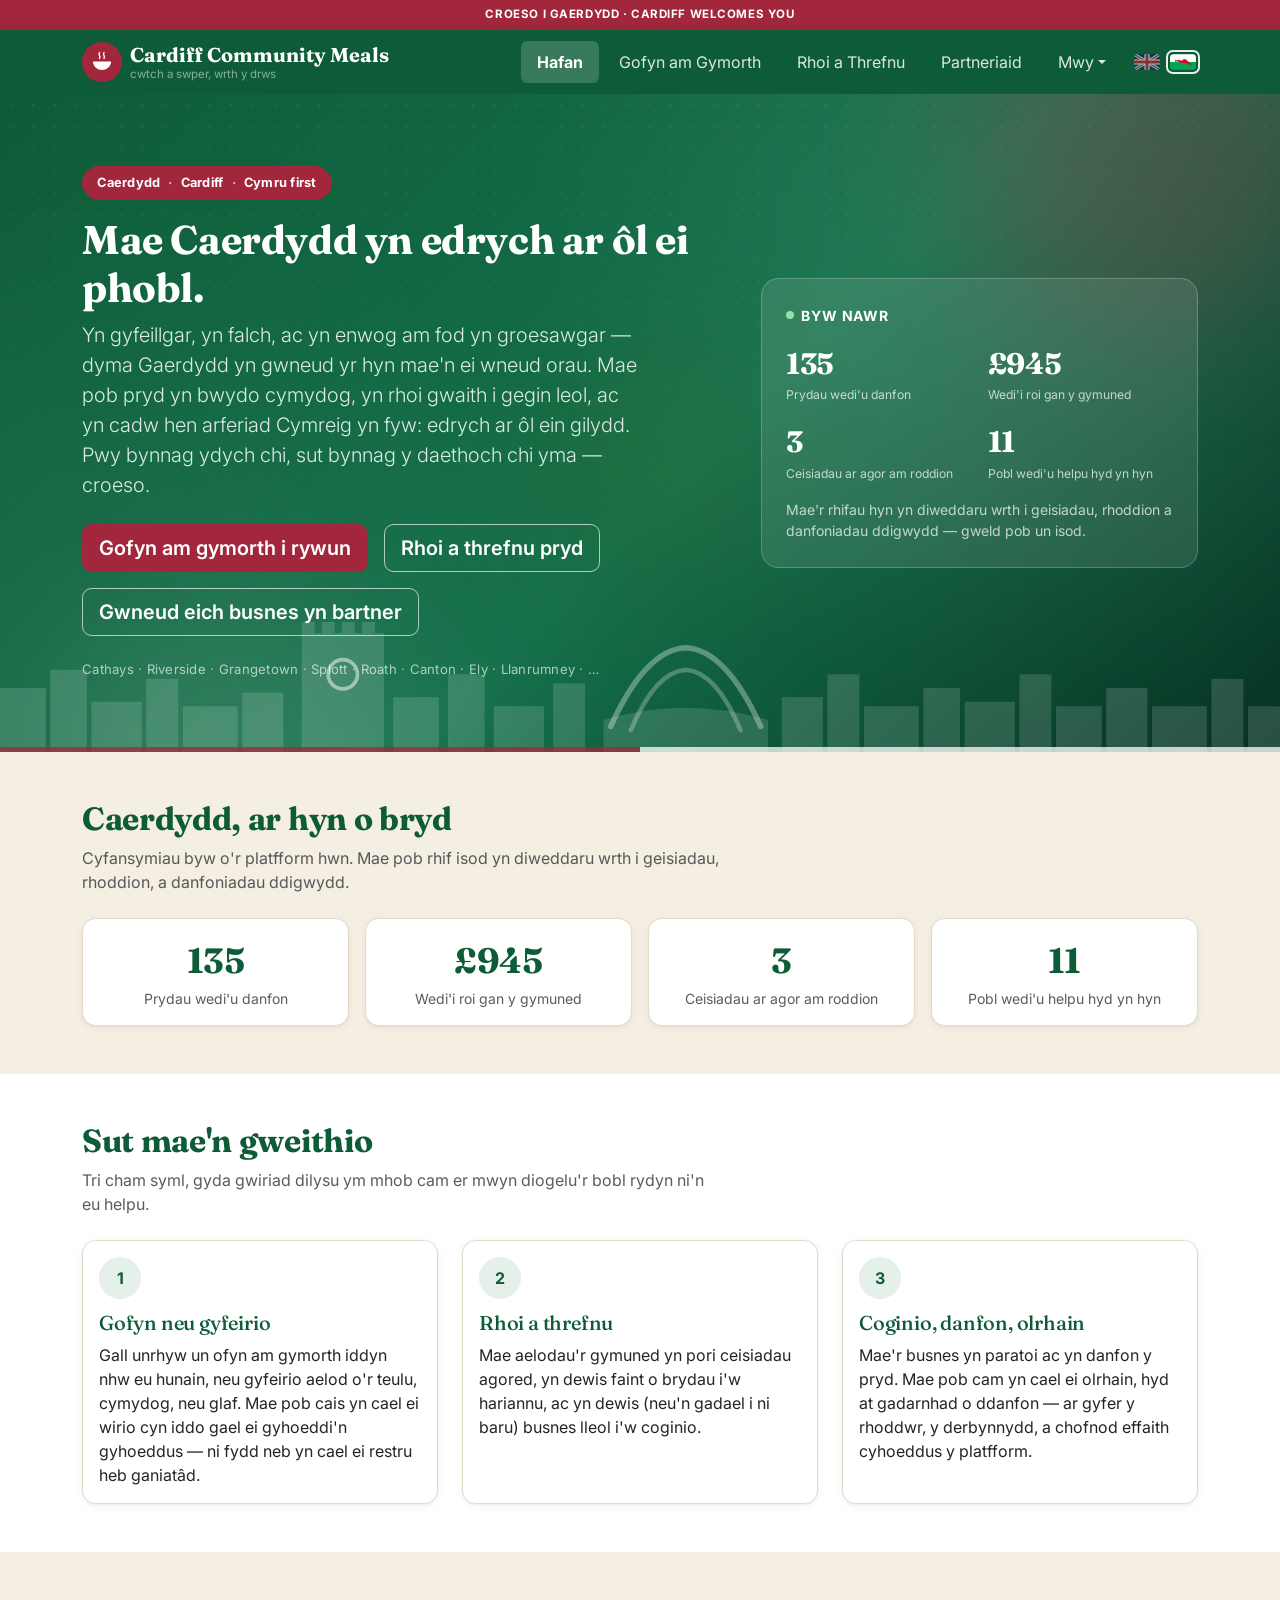
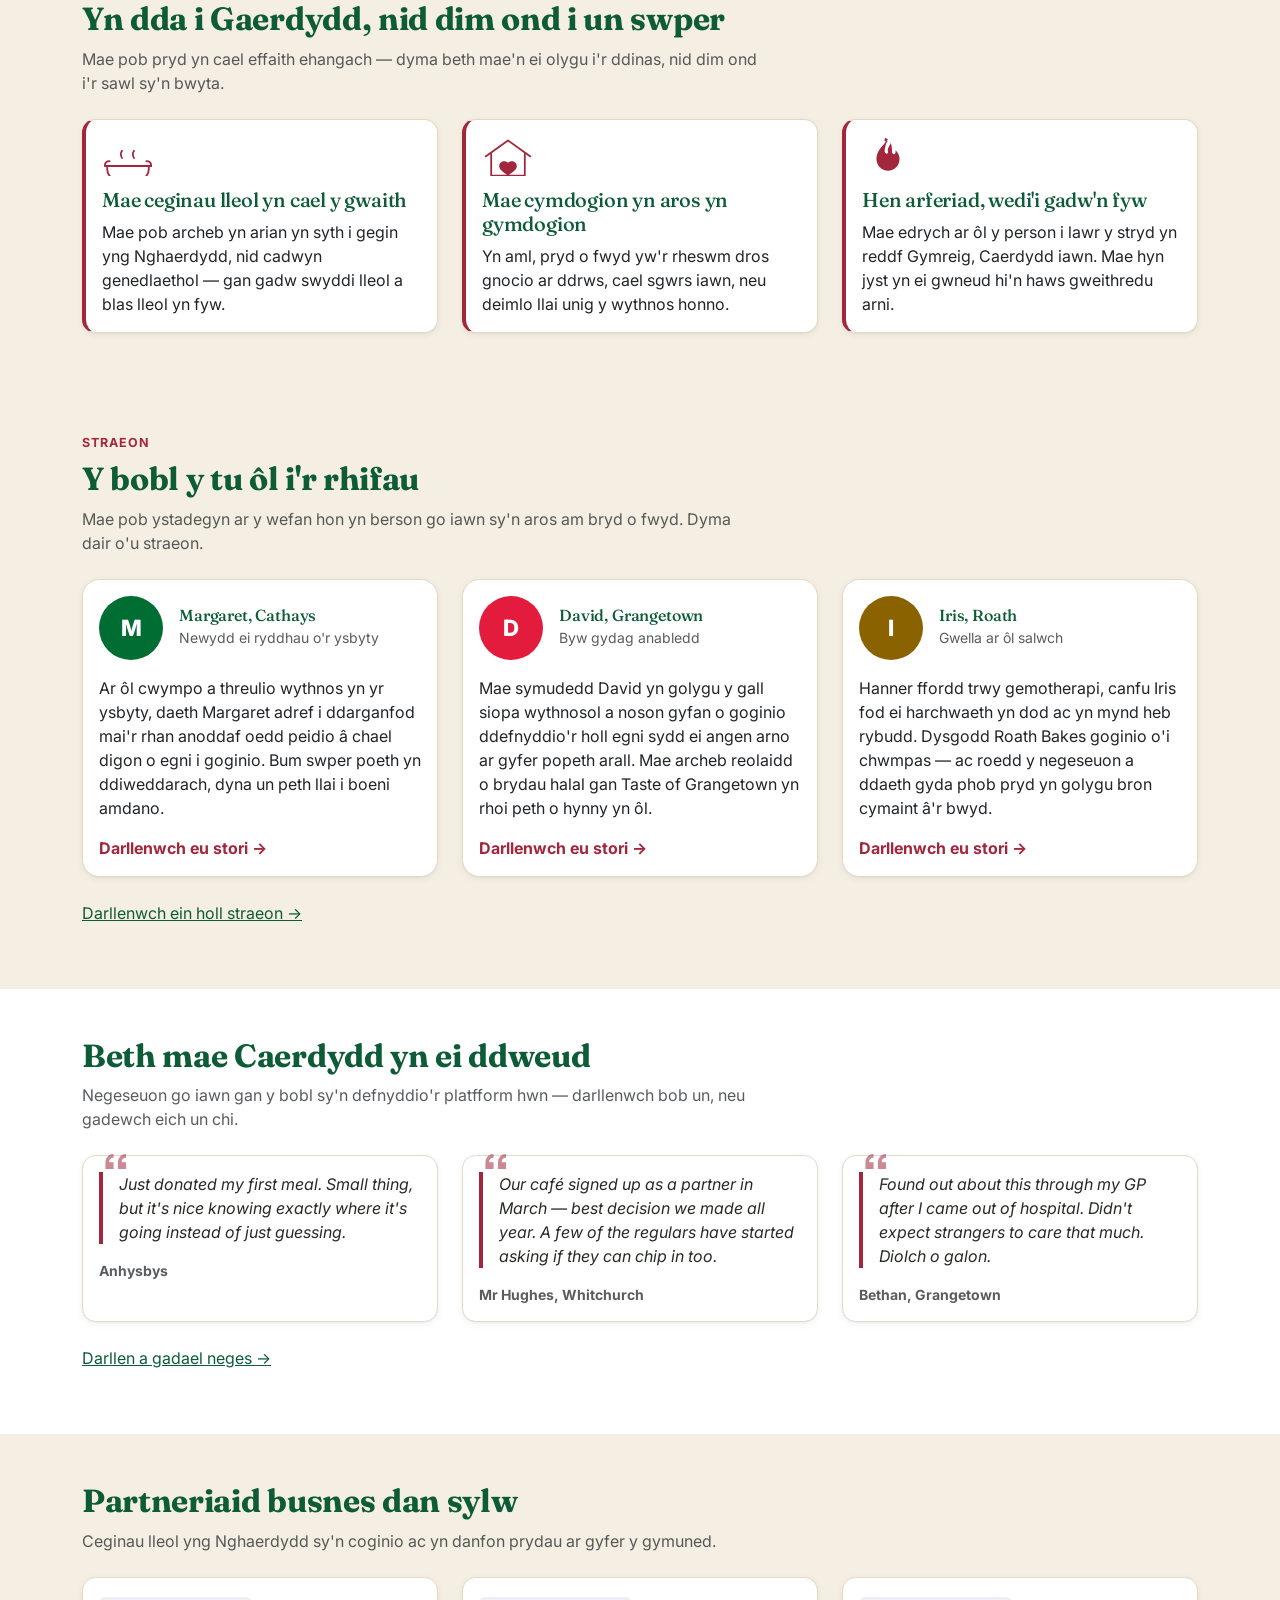
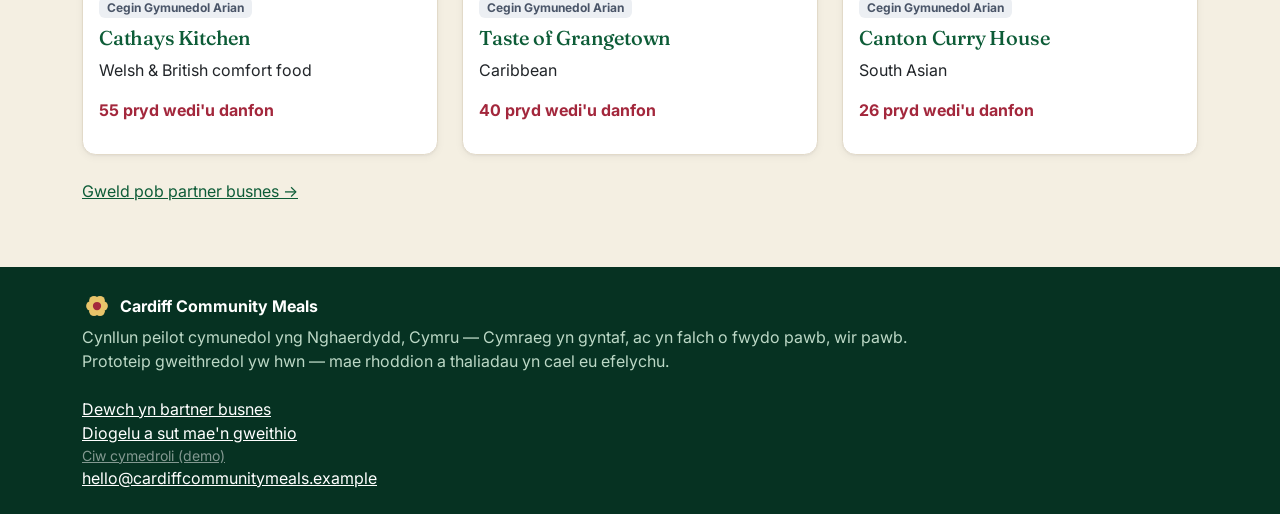
==== site/index.html @ 3a88bcdd "Cardiff Community Meals: bilingual community meal-support platform prototype Static HTML/CSS/JS site" ====
<!DOCTYPE html>
<html lang="en">
<head>
<meta charset="UTF-8">
<meta name="viewport" content="width=device-width, initial-scale=1.0">
<title>Cardiff Community Meals — a cwtch, delivered with dinner</title>
<link rel="preconnect" href="https://fonts.googleapis.com">
<link rel="preconnect" href="https://fonts.gstatic.com" crossorigin>
<link href="https://fonts.googleapis.com/css2?family=Inter:wght@400;500;600;700;800&family=Fraunces:opsz,wght@9..144,600;9..144,700;9..144,800&display=swap" rel="stylesheet">
<link href="https://cdnjs.cloudflare.com/ajax/libs/bootstrap/5.3.3/css/bootstrap.min.css" rel="stylesheet">
<link rel="stylesheet" href="custom.css">
</head>
<body>
<a class="skip-link" href="#main" data-i18n="skip">Skip to main content</a>
<header id="site-header"></header>

<main id="main">
<section class="hero-gradient text-white py-5">
  <div class="hero-texture"></div>
  <div class="hero-blob hero-blob-1"></div>
  <div class="hero-blob hero-blob-2"></div>
  <div class="hero-blob hero-blob-3"></div>
  <div class="hero-skyline"></div>
  <div class="container py-4">
    <div class="row align-items-center g-5">
      <div class="col-lg-7">
        <span class="pride-badge"><span>Caerdydd</span><span class="divider">·</span><span>Cardiff</span><span class="divider">·</span><span>Cymru first</span></span>
        <h1 class="display-6 fw-bold" style="max-width:640px;" data-i18n="home.hero.title">Cardiff looks after its own.</h1>
        <p class="lead" style="max-width:560px;color:#dcece5;" data-i18n="home.hero.lead">Friendly, proud, and famously welcoming — this is Cardiff doing what it does best.</p>
        <div class="d-flex flex-wrap gap-3 mt-4">
          <a class="btn btn-coral btn-lg" href="request.html" data-i18n="home.hero.ctaRequest">Request help for someone</a>
          <a class="btn btn-outline-cream btn-lg" href="donate.html" data-i18n="home.hero.ctaDonate">Donate &amp; book a meal</a>
          <a class="btn btn-outline-cream btn-lg" href="partner.html" data-i18n="home.hero.ctaPartner">Partner your business</a>
        </div>
        <p class="hero-areas-strip mt-4 mb-0" id="hero-areas"></p>
      </div>
      <div class="col-lg-5">
        <div class="hero-stat-card reveal">
          <div class="d-flex align-items-center mb-3">
            <span class="hero-live-dot" aria-hidden="true"></span>
            <span class="small fw-bold text-uppercase" style="letter-spacing:.06em;" data-i18n="home.hero.live">Live right now</span>
          </div>
          <div class="row g-3" id="hero-stats"></div>
          <p class="small mb-0 mt-3" style="color:rgba(255,255,255,.72);" data-i18n="home.hero.liveNote">These numbers update as requests, donations and deliveries happen — see them all below.</p>
        </div>
      </div>
    </div>
  </div>
</section>

<section class="py-5">
  <div class="container">
    <h2 class="fw-bold text-teal" data-i18n="home.stats.title">Cardiff, right now</h2>
    <p class="text-muted mb-4" style="max-width:640px;" data-i18n="home.stats.sub">Live totals from this platform. Every number below updates as requests, donations, and deliveries happen.</p>
    <div class="row g-3 reveal" id="stats-grid"></div>
  </div>
</section>

<section class="py-5 bg-white">
  <div class="container">
    <h2 class="fw-bold text-teal" data-i18n="home.how.title">How it works</h2>
    <p class="text-muted mb-4" style="max-width:640px;" data-i18n="home.how.sub">Three simple steps, with a verification check built in at every stage to protect the people we're helping.</p>
    <div class="row g-4">
      <div class="col-md-4 reveal">
        <div class="card lift h-100"><div class="card-body">
          <div class="step-num">1</div>
          <h3 class="h5 text-teal" data-i18n="home.how.step1.title">Request or refer</h3>
          <p class="card-text" data-i18n="home.how.step1.body">Anyone can request help for themselves, or refer a family member, neighbour, or patient. Every request is checked before it's made public — no one is listed without consent.</p>
        </div></div>
      </div>
      <div class="col-md-4 reveal">
        <div class="card lift h-100"><div class="card-body">
          <div class="step-num">2</div>
          <h3 class="h5 text-teal" data-i18n="home.how.step2.title">Donate &amp; book</h3>
          <p class="card-text" data-i18n="home.how.step2.body">Community members browse open requests, choose how many meals to fund, and pick (or let us match) a local business to cook them.</p>
        </div></div>
      </div>
      <div class="col-md-4 reveal">
        <div class="card lift h-100"><div class="card-body">
          <div class="step-num">3</div>
          <h3 class="h5 text-teal" data-i18n="home.how.step3.title">Cook, deliver, track</h3>
          <p class="card-text" data-i18n="home.how.step3.body">The business prepares and delivers the meal. Every step is tracked, right through to confirmed delivery — for the donor, the recipient, and the platform's public impact record.</p>
        </div></div>
      </div>
    </div>
  </div>
</section>

<section class="py-5">
  <div class="container">
    <h2 class="fw-bold text-teal" data-i18n="home.benefits.title">Good for Cardiff, not just for one dinner</h2>
    <p class="text-muted mb-4" style="max-width:680px;" data-i18n="home.benefits.sub">Every meal ripples outward — here's what it means for the city, not just the person eating it.</p>
    <div class="row g-4">
      <div class="col-md-4 reveal">
        <div class="card benefit-card h-100"><div class="card-body">
          <svg class="benefit-icon" viewBox="0 0 130 90" aria-hidden="true" xmlns="http://www.w3.org/2000/svg">
            <g transform="translate(5,10)" stroke="#a3273c" stroke-width="4.5" fill="none" stroke-linecap="round" stroke-linejoin="round">
              <path d="M10 60 h100 a2 2 0 0 1 2 2 v6 a26 26 0 0 1 -26 26 h-52 a26 26 0 0 1 -26 -26 v-6 a2 2 0 0 1 2 -2 z"/>
              <path d="M4 60 h114"/>
              <path d="M2 60 q0 -12 12 -12"/>
              <path d="M118 60 q0 -12 -12 -12"/>
              <path d="M45 40 q-6 -9 0 -18"/>
              <path d="M75 40 q-6 -9 0 -18"/>
            </g>
          </svg>
          <h3 class="h5 text-teal" data-i18n="home.benefits.kitchens.title">Local kitchens get the work</h3>
          <p class="card-text" data-i18n="home.benefits.kitchens.body">Every booking is money straight into a Cardiff kitchen, not a national chain — keeping local jobs and local flavour alive.</p>
        </div></div>
      </div>
      <div class="col-md-4 reveal">
        <div class="card benefit-card h-100"><div class="card-body">
          <svg class="benefit-icon" viewBox="0 0 130 100" aria-hidden="true" xmlns="http://www.w3.org/2000/svg">
            <g transform="translate(5,5)" stroke="#a3273c" stroke-width="4.5" fill="none" stroke-linecap="round" stroke-linejoin="round">
              <path d="M4 46 L60 6 L116 46"/>
              <path d="M18 40 v54 h84 v-54"/>
              <path d="M60 62 c-8 -8 -22 -3 -22 8 c0 10 12 16 22 24 c10 -8 22 -14 22 -24 c0 -11 -14 -16 -22 -8z" fill="#a3273c" stroke="none"/>
            </g>
          </svg>
          <h3 class="h5 text-teal" data-i18n="home.benefits.neighbours.title">Neighbours stay neighbours</h3>
          <p class="card-text" data-i18n="home.benefits.neighbours.body">A meal is often the reason someone knocks on a door, has a proper conversation, or feels less alone that week.</p>
        </div></div>
      </div>
      <div class="col-md-4 reveal">
        <div class="card benefit-card h-100"><div class="card-body">
          <svg class="benefit-icon" viewBox="0 0 90 90" aria-hidden="true" xmlns="http://www.w3.org/2000/svg">
            <g transform="translate(5,4)" fill="#a3273c" stroke="none">
              <path d="M40 4 C24 22 14 32 14 48 a26 26 0 0 0 52 0 c0 -9 -4 -15 -9 -20 c1 8 -3 11 -6 8 c-4 -4 0 -13 -5 -24 c-3 9 -8 11 -6 19 c1 5 -3 6 -6 3 c-3 -3 -1 -9 0 -14 c1 -6 3 -10 6 -14 c-3 1 -5 2 -6 3 c-2 -2 -3 -5 0 -9z"/>
            </g>
          </svg>
          <h3 class="h5 text-teal" data-i18n="home.benefits.habit.title">An old habit, kept alive</h3>
          <p class="card-text" data-i18n="home.benefits.habit.body">Looking after the person down the street is a very Cardiff, very Welsh instinct. This just makes it easier to act on.</p>
        </div></div>
      </div>
    </div>
  </div>
</section>

<section class="py-5">
  <div class="container">
    <span class="eyebrow" data-i18n="nav.stories">Stories</span>
    <h2 class="fw-bold text-teal" data-i18n="home.stories.title">The people behind the numbers</h2>
    <p class="text-muted mb-4" style="max-width:680px;" data-i18n="home.stories.sub">Every statistic on this site is a real person waiting for a meal. Here are three of their stories.</p>
    <div class="row g-4" id="stories-teaser"></div>
    <p class="mt-4"><a href="stories.html" data-i18n="home.stories.viewAll">Read all our stories →</a></p>
  </div>
</section>

<section class="py-5 bg-white">
  <div class="container">
    <h2 class="fw-bold text-teal" data-i18n="home.voices.title">What Cardiff is saying</h2>
    <p class="text-muted mb-4" style="max-width:680px;" data-i18n="home.voices.sub">Real messages from the people using this platform — read all of them, or leave your own.</p>
    <div class="row g-4" id="voices-preview"></div>
    <p class="mt-4"><a href="voices.html" data-i18n="home.voices.viewAll">Read &amp; leave a message →</a></p>
  </div>
</section>

<section class="py-5">
  <div class="container">
    <h2 class="fw-bold text-teal" data-i18n="home.biz.title">Featured business partners</h2>
    <p class="text-muted mb-4" data-i18n="home.biz.sub">Local Cardiff kitchens who cook and deliver meals for the community.</p>
    <div class="row g-4" id="biz-preview"></div>
    <p class="mt-4"><a href="businesses.html" data-i18n="home.biz.viewAll">See all business partners →</a></p>
  </div>
</section>
</main>

<footer id="site-footer" class="bg-teal-dark"></footer>

<script src="https://cdnjs.cloudflare.com/ajax/libs/bootstrap/5.3.3/js/bootstrap.bundle.min.js"></script>
<script src="i18n.js"></script>
<script src="app.js"></script>
<script src="stories-data.js"></script>
<script>
CCM.renderChrome("index.html");

function renderStats() {
  const s = CCM.impactStats();
  document.getElementById("stats-grid").innerHTML = `
    <div class="col-6 col-md-3"><div class="card text-center h-100"><div class="card-body">
      <div class="stat-num">${s.mealsDelivered}</div><div class="text-muted small">${I18N.t("stat.meals")}</div>
    </div></div></div>
    <div class="col-6 col-md-3"><div class="card text-center h-100"><div class="card-body">
      <div class="stat-num">${CCM.fmtGBP(s.totalRaised)}</div><div class="text-muted small">${I18N.t("stat.raised")}</div>
    </div></div></div>
    <div class="col-6 col-md-3"><div class="card text-center h-100"><div class="card-body">
      <div class="stat-num">${s.openRequests}</div><div class="text-muted small">${I18N.t("stat.open")}</div>
    </div></div></div>
    <div class="col-6 col-md-3"><div class="card text-center h-100"><div class="card-body">
      <div class="stat-num">${s.peopleHelped}</div><div class="text-muted small">${I18N.t("stat.people")}</div>
    </div></div></div>
  `;
}

function renderHeroStats() {
  const s = CCM.impactStats();
  document.getElementById("hero-stats").innerHTML = `
    <div class="col-6"><div class="stat-num">${s.mealsDelivered}</div><div class="hero-stat-label">${I18N.t("stat.meals")}</div></div>
    <div class="col-6"><div class="stat-num">${CCM.fmtGBP(s.totalRaised)}</div><div class="hero-stat-label">${I18N.t("stat.raised")}</div></div>
    <div class="col-6"><div class="stat-num">${s.openRequests}</div><div class="hero-stat-label">${I18N.t("stat.open")}</div></div>
    <div class="col-6"><div class="stat-num">${s.peopleHelped}</div><div class="hero-stat-label">${I18N.t("stat.people")}</div></div>
  `;
  document.getElementById("hero-areas").innerHTML = CCM.CARDIFF_AREAS.slice(0, 8).join(" &middot; ") + " &middot; &hellip;";
}

function renderStoriesTeaser() {
  document.getElementById("stories-teaser").innerHTML = STORIES.map(s => {
    const t = ccmStory(s);
    return `<div class="col-md-4 reveal"><a href="stories.html#${s.id}" class="card lift story-card h-100 text-decoration-none text-dark"><div class="card-body">
      <div class="d-flex align-items-center gap-3 mb-3">
        <div class="story-avatar" style="background-color:${s.color};">${s.initial}</div>
        <div>
          <h3 class="h6 mb-0 text-teal">${s.name}, ${s.area}</h3>
          <span class="text-muted small">${t.situation}</span>
        </div>
      </div>
      <p class="card-text">${t.teaser}</p>
      <span class="fw-bold" style="color:var(--brand-coral-deep);">${I18N.t("home.stories.readMore")} →</span>
    </div></a></div>`;
  }).join("");
}

function escapeHtml(str) {
  const div = document.createElement("div");
  div.textContent = str == null ? "" : String(str);
  return div.innerHTML;
}

function renderVoicesPreview() {
  const comments = CCM.approvedComments().slice(0, 3);
  const wrap = document.getElementById("voices-preview");
  if (!comments.length) {
    wrap.innerHTML = `<p class="empty-state">${I18N.t("voices.wall.empty")}</p>`;
    return;
  }
  wrap.innerHTML = comments.map(c => {
    const who = c.name ? c.name : I18N.t("voices.wall.anonymous");
    const where = c.area ? `, ${c.area}` : "";
    return `<div class="col-md-4 reveal"><div class="card lift h-100"><div class="card-body">
      <p class="story-quote mb-3">${escapeHtml(c.message)}</p>
      <p class="text-muted small mb-0 fw-bold">${escapeHtml(who)}${escapeHtml(where)}</p>
    </div></div></div>`;
  }).join("");
}

function renderBizPreview() {
  const businesses = CCM.getBusinesses();
  const donations = CCM.getDonations();
  const top = businesses
    .map(b => ({ ...b, meals: CCM.businessMealsDelivered(b.id, donations) }))
    .sort((a, b) => b.meals - a.meals)
    .slice(0, 3);
  document.getElementById("biz-preview").innerHTML = top.map(b => {
    const tier = CCM.businessTier(b.meals);
    return `<div class="col-md-4 reveal"><div class="card lift h-100"><div class="card-body">
      <span class="badge ${tier.cls} mb-2">${I18N.t(tier.key)}</span>
      <h3 class="h5 text-teal">${b.name}</h3>
      <p class="card-text">${b.cuisine}</p>
      <p class="fw-bold" style="color:var(--brand-coral-deep);">${b.meals} ${I18N.t("biz.mealsDelivered")}</p>
    </div></div></div>`;
  }).join("") || `<p class="empty-state">${I18N.t("biz.none")}</p>`;
}

function renderAll() {
  renderStats();
  renderHeroStats();
  renderStoriesTeaser();
  renderVoicesPreview();
  renderBizPreview();
  CCM.initScrollReveal();
}

renderAll();
document.addEventListener("ccm:langchange", renderAll);
</script>
</body>
</html>
---- site/custom.css ----
/* Cardiff Community Meals — brand + design system on top of Bootstrap 5
   Palette: deep Welsh green + dragon red on warm parchment — drawn from
   Y Ddraig Goch (the Welsh flag) rather than a generic corporate blue,
   because this is a Cardiff-first, Welsh-first service. Fraunces (a warm,
   characterful serif) carries headlines and brand moments; Inter carries
   everything functional (forms, tables, buttons) for accessibility.
   Class names below (bg-teal, btn-teal, text-teal, btn-coral, etc.) are
   kept from earlier builds for compatibility — only the colour values and
   typography changed, so no HTML had to be touched to re-skin the site. */
:root {
  --brand-teal: #0d5c37;        /* primary — deep Welsh green, softened a touch from pure vivid green */
  --brand-teal-mid: #14704a;    /* mid green, gradients */
  --brand-teal-dark: #063222;   /* darkest green — footer, hovers */
  --brand-teal-light: #e6f0ea;  /* pale green tint — chips, step circles */
  --brand-coral: #b3475a;       /* muted dragon red — decorative / icons / large text only, toned down from a neon red */
  --brand-coral-deep: #a3273c;  /* muted brick-red, WCAG AA-safe with white text on buttons, easier on the eyes than pure flag-red */
  --brand-coral-dark: #7a1d2c;
  --brand-gold-text: #8a6300;   /* accessible daffodil-gold for stars/tier text */
  --brand-cream: #f4efe2;       /* warm parchment, slightly deeper than before to cut glare */
  --brand-ink: #262b23;         /* warm near-black */
  --brand-border: #e2dac9;
  --radius: .85rem;
  --font-display: "Fraunces", "Georgia", serif;
  --font-body: "Inter", "Segoe UI", Verdana, Arial, sans-serif;
}

* { scroll-behavior: smooth; }

body {
  background-color: var(--brand-cream);
  color: var(--brand-ink);
  font-family: var(--font-body);
  -webkit-font-smoothing: antialiased;
}

h1, h2, h3, h4, h5, h6 {
  font-family: var(--font-display);
  font-weight: 700;
  letter-spacing: -0.01em;
}
.display-6 { font-weight: 800; letter-spacing: -0.01em; }
.navbar-brand .fs-5 { font-family: var(--font-display); font-weight: 700; }

a { color: var(--brand-teal); }
a:hover { color: var(--brand-teal-dark); }

/* ---------- Accessibility: skip link, focus, motion ---------- */
.skip-link {
  position: absolute;
  left: -999px;
  top: auto;
  z-index: 2000;
  background: var(--brand-teal);
  color: #fff;
  padding: .75rem 1.25rem;
  border-radius: 0 0 .5rem 0;
  font-weight: 600;
  text-decoration: none;
}
.skip-link:focus {
  left: 0;
  top: 0;
}

a:focus-visible,
button:focus-visible,
.btn:focus-visible,
.nav-link:focus-visible,
input:focus-visible,
select:focus-visible,
textarea:focus-visible,
.lang-btn:focus-visible {
  outline: 3px solid var(--brand-coral-deep);
  outline-offset: 2px;
}

@media (prefers-reduced-motion: reduce) {
  * { scroll-behavior: auto !important; animation: none !important; transition: none !important; }
}

/* ---------- Layout helpers ---------- */
.bg-teal { background-color: var(--brand-teal) !important; }
.bg-teal-dark { background-color: var(--brand-teal-dark) !important; }
.bg-teal-light { background-color: var(--brand-teal-light) !important; }
.text-teal { color: var(--brand-teal) !important; }

.eyebrow {
  display: inline-block;
  font-size: .78rem;
  font-weight: 700;
  letter-spacing: .08em;
  text-transform: uppercase;
  color: var(--brand-coral-deep);
  margin-bottom: .5rem;
}

/* A permanent, always-bilingual badge of identity — doesn't switch with
   the language toggle, because "Welsh first, open to all" is a constant,
   not a setting. Solid dragon red so it pops against the green hero —
   the flag's two colours, deliberately, side by side. */
.pride-badge {
  display: inline-flex;
  align-items: center;
  gap: .5rem;
  background: var(--brand-coral-deep);
  border: 1px solid var(--brand-coral-deep);
  color: #fff;
  font-size: .8rem;
  font-weight: 700;
  letter-spacing: .02em;
  padding: .4rem .9rem;
  border-radius: 999px;
  margin-bottom: 1rem;
}
.pride-badge .divider { opacity: .65; }

/* A slim red ribbon above the navbar on every page — Y Ddraig Goch red,
   present site-wide, not just tucked into buttons. */
.cy-ribbon {
  background: var(--brand-coral-deep);
  color: #fff;
  text-align: center;
  font-size: .72rem;
  font-weight: 700;
  letter-spacing: .05em;
  text-transform: uppercase;
  padding: .4rem .75rem;
}

.hero-gradient {
  background: linear-gradient(135deg, var(--brand-teal) 0%, var(--brand-teal-mid) 55%, var(--brand-teal-dark) 100%);
  position: relative;
  overflow: hidden;
}
.hero-gradient::before {
  content: "";
  position: absolute;
  inset: 0;
  background: radial-gradient(circle at 82% 15%, rgba(255,255,255,0.08), transparent 45%),
    radial-gradient(circle at 8% 92%, rgba(255,255,255,0.05), transparent 40%);
  pointer-events: none;
}
.hero-gradient::after {
  /* a quiet nod to Y Ddraig Goch along the hero's base — colour only, no mascot */
  content: "";
  position: absolute;
  left: 0; right: 0; bottom: 0;
  height: 5px;
  background: linear-gradient(90deg, var(--brand-coral-deep) 0%, var(--brand-coral-deep) 50%, #fff 50%, #fff 100%);
  opacity: .75;
}
.hero-gradient .container { position: relative; z-index: 1; }

/* Soft, blurred colour blobs for visual depth behind hero content — no
   images to break, no mascots, just quiet organic shapes at low opacity
   so they add life without adding glare. */
.hero-blob {
  position: absolute;
  border-radius: 50%;
  filter: blur(70px);
  pointer-events: none;
  z-index: 0;
}
.hero-blob-1 { width: 380px; height: 380px; top: -140px; right: -60px; background: var(--brand-coral-deep); opacity: .25; }
.hero-blob-2 { width: 320px; height: 320px; bottom: -160px; left: 6%; background: #ffffff; opacity: .08; }
.hero-blob-3 { width: 220px; height: 220px; top: 40%; left: 42%; background: var(--brand-gold-text); opacity: .1; }

/* A faint dotted texture running through the hero, for a bit of tactile
   grain instead of one flat block of colour. */
.hero-texture {
  position: absolute;
  inset: 0;
  z-index: 0;
  opacity: .5;
  pointer-events: none;
  background-image: radial-gradient(rgba(255,255,255,0.14) 1px, transparent 1px);
  background-size: 22px 22px;
  mask-image: linear-gradient(180deg, rgba(0,0,0,.9), rgba(0,0,0,0));
}

.hero-skyline {
  position: absolute;
  left: 0; right: 0; bottom: 0;
  height: clamp(64px, 11vw, 130px);
  overflow: hidden;
  pointer-events: none;
  z-index: 0;
}
.hero-skyline svg { display: block; }

.hero-areas-strip {
  color: rgba(255,255,255,0.65);
  font-size: .82rem;
  letter-spacing: .02em;
}

/* Floating "live" stat card on the homepage hero */
.hero-stat-card {
  position: relative;
  z-index: 1;
  background: rgba(255,255,255,0.1);
  border: 1px solid rgba(255,255,255,0.22);
  backdrop-filter: blur(12px);
  -webkit-backdrop-filter: blur(12px);
  border-radius: 1.1rem;
  padding: 1.6rem 1.5rem;
}
.hero-stat-card .stat-num { color: #fff; font-size: 1.85rem; }
.hero-stat-card .hero-stat-label { color: rgba(255,255,255,0.72); font-size: .76rem; }
.hero-live-dot {
  display: inline-block;
  width: 8px; height: 8px;
  border-radius: 50%;
  background: #8fe3ac;
  margin-right: .45rem;
  box-shadow: 0 0 0 0 rgba(143,227,172,.6);
  animation: ccmPulse 2.2s infinite;
}
@keyframes ccmPulse {
  0% { box-shadow: 0 0 0 0 rgba(143,227,172,.55); }
  70% { box-shadow: 0 0 0 9px rgba(143,227,172,0); }
  100% { box-shadow: 0 0 0 0 rgba(143,227,172,0); }
}

/* ---------- Buttons ---------- */
.btn {
  border-radius: .6rem;
  font-weight: 600;
  transition: transform .12s ease, box-shadow .12s ease, background-color .15s ease;
}
.btn:active { transform: scale(0.98); }
.btn:hover { box-shadow: 0 6px 16px rgba(20, 40, 70, 0.12); }

.btn-teal { background-color: var(--brand-teal); border-color: var(--brand-teal); color: #fff; }
.btn-teal:hover, .btn-teal:focus { background-color: var(--brand-teal-dark); border-color: var(--brand-teal-dark); color: #fff; }

.btn-coral { background-color: var(--brand-coral-deep); border-color: var(--brand-coral-deep); color: #fff; }
.btn-coral:hover, .btn-coral:focus { background-color: var(--brand-coral-dark); border-color: var(--brand-coral-dark); color: #fff; }

.btn-outline-cream { color: #fff; border-color: rgba(255,255,255,0.65); }
.btn-outline-cream:hover { background-color: rgba(255,255,255,0.14); color: #fff; }

.btn-outline-teal { color: var(--brand-teal); border-color: var(--brand-teal); background-color: transparent; }
.btn-outline-teal:hover, .btn-outline-teal:focus { background-color: var(--brand-teal); color: #fff; }

/* ---------- Navbar ---------- */
.navbar {
  padding-top: .65rem;
  padding-bottom: .65rem;
  box-shadow: 0 2px 14px rgba(10, 30, 20, 0.2);
}
.navbar-brand small { font-weight: 400; }

.brand-logo {
  display: inline-flex;
  align-items: center;
  justify-content: center;
  width: 40px;
  height: 40px;
  min-width: 40px;
  border-radius: 50%;
  background-color: var(--brand-coral-deep);
  flex-shrink: 0;
}
.brand-logo svg { display: block; }

.navbar .navbar-nav .nav-link {
  padding: .55rem 1rem;
  border-radius: .4rem;
  color: rgba(255,255,255,0.85);
  white-space: nowrap;
  transition: background-color .12s ease, color .12s ease;
}
.navbar .navbar-nav .nav-link:hover,
.navbar .navbar-nav .nav-link:focus {
  color: #fff;
  background-color: rgba(255,255,255,0.12);
}
.navbar .navbar-nav .nav-link.active {
  color: #fff;
  font-weight: 700;
  background-color: rgba(255,255,255,0.18);
}
.navbar-toggler { border-color: rgba(255,255,255,0.4); }
.navbar-toggler:focus { box-shadow: 0 0 0 .2rem rgba(255,255,255,0.25); }

.dropdown-menu {
  border-radius: .6rem;
  border-color: var(--brand-border);
  box-shadow: 0 10px 28px rgba(16,24,40,0.16);
  padding: .4rem;
}
.dropdown-item { border-radius: .4rem; padding: .5rem .75rem; }
.dropdown-item:hover, .dropdown-item:focus { background-color: var(--brand-teal-light); color: var(--brand-teal); }
.dropdown-item.active { background-color: var(--brand-teal-light); color: var(--brand-teal); font-weight: 700; }

/* Language toggle — flag icons rather than text, since the flags carry
   their own recognition (and their own colour) better than "EN"/"CY"
   ever could. Active state shown as a bright ring rather than a solid
   background swap, so both flags keep their real colours at all times. */
.lang-toggle {
  display: inline-flex;
  align-items: center;
  gap: .4rem;
  margin-left: .6rem;
}
.lang-btn {
  background: transparent;
  border: none;
  padding: 2px;
  line-height: 0;
  border-radius: .3rem;
  cursor: pointer;
  opacity: .62;
  transition: opacity .15s ease, box-shadow .15s ease, transform .12s ease;
}
.lang-btn svg { display: block; border-radius: .25rem; }
.lang-btn:hover { opacity: .9; transform: translateY(-1px); }
.lang-btn.active {
  opacity: 1;
  box-shadow: 0 0 0 2px rgba(255,255,255,0.9);
}

/* ---------- Cards ---------- */
.card {
  border: 1px solid var(--brand-border);
  border-radius: var(--radius);
  box-shadow: 0 1px 2px rgba(16,24,40,0.04), 0 2px 8px rgba(16,24,40,0.05);
  transition: transform .16s ease, box-shadow .16s ease;
}
.card.lift:hover, a.card.lift:hover {
  transform: translateY(-4px);
  box-shadow: 0 10px 28px rgba(16,24,40,0.12);
}

.step-num {
  width: 42px; height: 42px; border-radius: 50%;
  background: var(--brand-teal-light); color: var(--brand-teal);
  display: flex; align-items: center; justify-content: center;
  font-weight: 700; margin-bottom: 12px;
}

.stat-num { font-family: var(--font-display); font-size: 2.2rem; font-weight: 700; color: var(--brand-teal); letter-spacing: -0.01em; }

.progress { background-color: #f0ece0; border-radius: 999px; }
.progress-bar-coral { background-color: var(--brand-coral-deep) !important; }

.badge-tier-gold { background-color: #fdf1d6; color: var(--brand-gold-text); }
.badge-tier-silver { background-color: #eceff3; color: #4a5568; }
.badge-tier-bronze { background-color: #f7e6d8; color: #935a26; }

.stars { color: var(--brand-gold-text); letter-spacing: 1px; }

/* ---------- Story feature cards ---------- */
.story-card {
  border-radius: 1.1rem;
  overflow: hidden;
}
.story-avatar {
  width: 64px; height: 64px; border-radius: 50%;
  display: flex; align-items: center; justify-content: center;
  color: #fff; font-weight: 800; font-size: 1.4rem;
  flex-shrink: 0;
}
.story-quote {
  position: relative;
  border-left: 4px solid var(--brand-coral-deep);
  padding-left: 1rem;
  font-style: italic;
  color: var(--brand-ink);
}
.story-quote::before {
  content: "";
  position: absolute;
  left: .1rem;
  top: -1.15rem;
  width: 34px;
  height: 16px;
  background-image: url("data:image/svg+xml,%3Csvg xmlns='http://www.w3.org/2000/svg' viewBox='0 0 106 48'%3E%3Cpath fill='%23a3273c' d='M0 30 C0 10 12 0 26 0 L26 12 C16 12 12 18 12 26 L26 26 L26 48 L0 48 Z M40 30 C40 10 52 0 66 0 L66 12 C56 12 52 18 52 26 L66 26 L66 48 L40 48 Z'/%3E%3C/svg%3E");
  background-repeat: no-repeat;
  background-size: contain;
  opacity: .55;
  pointer-events: none;
}
.story-label {
  font-size: .72rem;
  font-weight: 700;
  text-transform: uppercase;
  letter-spacing: .06em;
  color: var(--brand-teal-mid);
}

/* ---------- Scroll reveal ---------- */
.reveal {
  opacity: 0;
  transform: translateY(16px);
  transition: opacity .5s ease, transform .5s ease;
}
.reveal.reveal-visible {
  opacity: 1;
  transform: translateY(0);
}

/* ---------- Forms ---------- */
.form-control, .form-select {
  border-radius: .5rem;
  border-color: var(--brand-border);
}
.form-control:focus, .form-select:focus {
  border-color: var(--brand-teal-mid);
  box-shadow: 0 0 0 .2rem rgba(0, 110, 51, 0.15);
}

.form-note {
  background: var(--brand-teal-light);
  border-left: 4px solid var(--brand-teal);
  border-radius: 6px;
  padding: 12px 16px;
  font-size: 0.9rem;
  color: var(--brand-teal-dark);
}

footer a { color: #fff; }
footer { background-color: var(--brand-teal-dark); color: #bcd8c6; }

/* ---------- Cook & Book: rota + chat ---------- */
.rota-day {
  border: 1px solid var(--brand-border);
  border-radius: .6rem;
  padding: .85rem 1rem;
  margin-bottom: .6rem;
  display: flex;
  align-items: center;
  justify-content: space-between;
  gap: 1rem;
  flex-wrap: wrap;
}
.rota-day.filled { background: var(--brand-teal-light); }
.rota-day .rota-date { font-weight: 700; color: var(--brand-teal); min-width: 130px; }

.chat-thread { max-height: 360px; overflow-y: auto; padding-right: .25rem; }
.chat-bubble {
  background: var(--brand-teal-light);
  border-radius: .75rem;
  padding: .55rem .9rem;
  margin-bottom: .55rem;
}
.chat-bubble .chat-meta { font-size: .72rem; color: var(--brand-teal-mid); font-weight: 700; margin-bottom: .1rem; display: block; }

.code-badge {
  font-family: var(--font-body), monospace;
  letter-spacing: .2em;
  font-weight: 800;
  background: var(--brand-teal-light);
  color: var(--brand-teal);
  padding: .3rem .7rem;
  border-radius: .4rem;
}

/* ---------- Values / community-benefit section ---------- */
.benefit-card {
  border-left: 4px solid var(--brand-coral-deep);
}
.benefit-icon {
  width: 52px;
  height: 40px;
  margin-bottom: .75rem;
}
.welsh-word {
  font-family: var(--font-display);
  font-style: italic;
  color: var(--brand-coral-deep);
}

.empty-state { color: #6c757d; font-style: italic; }
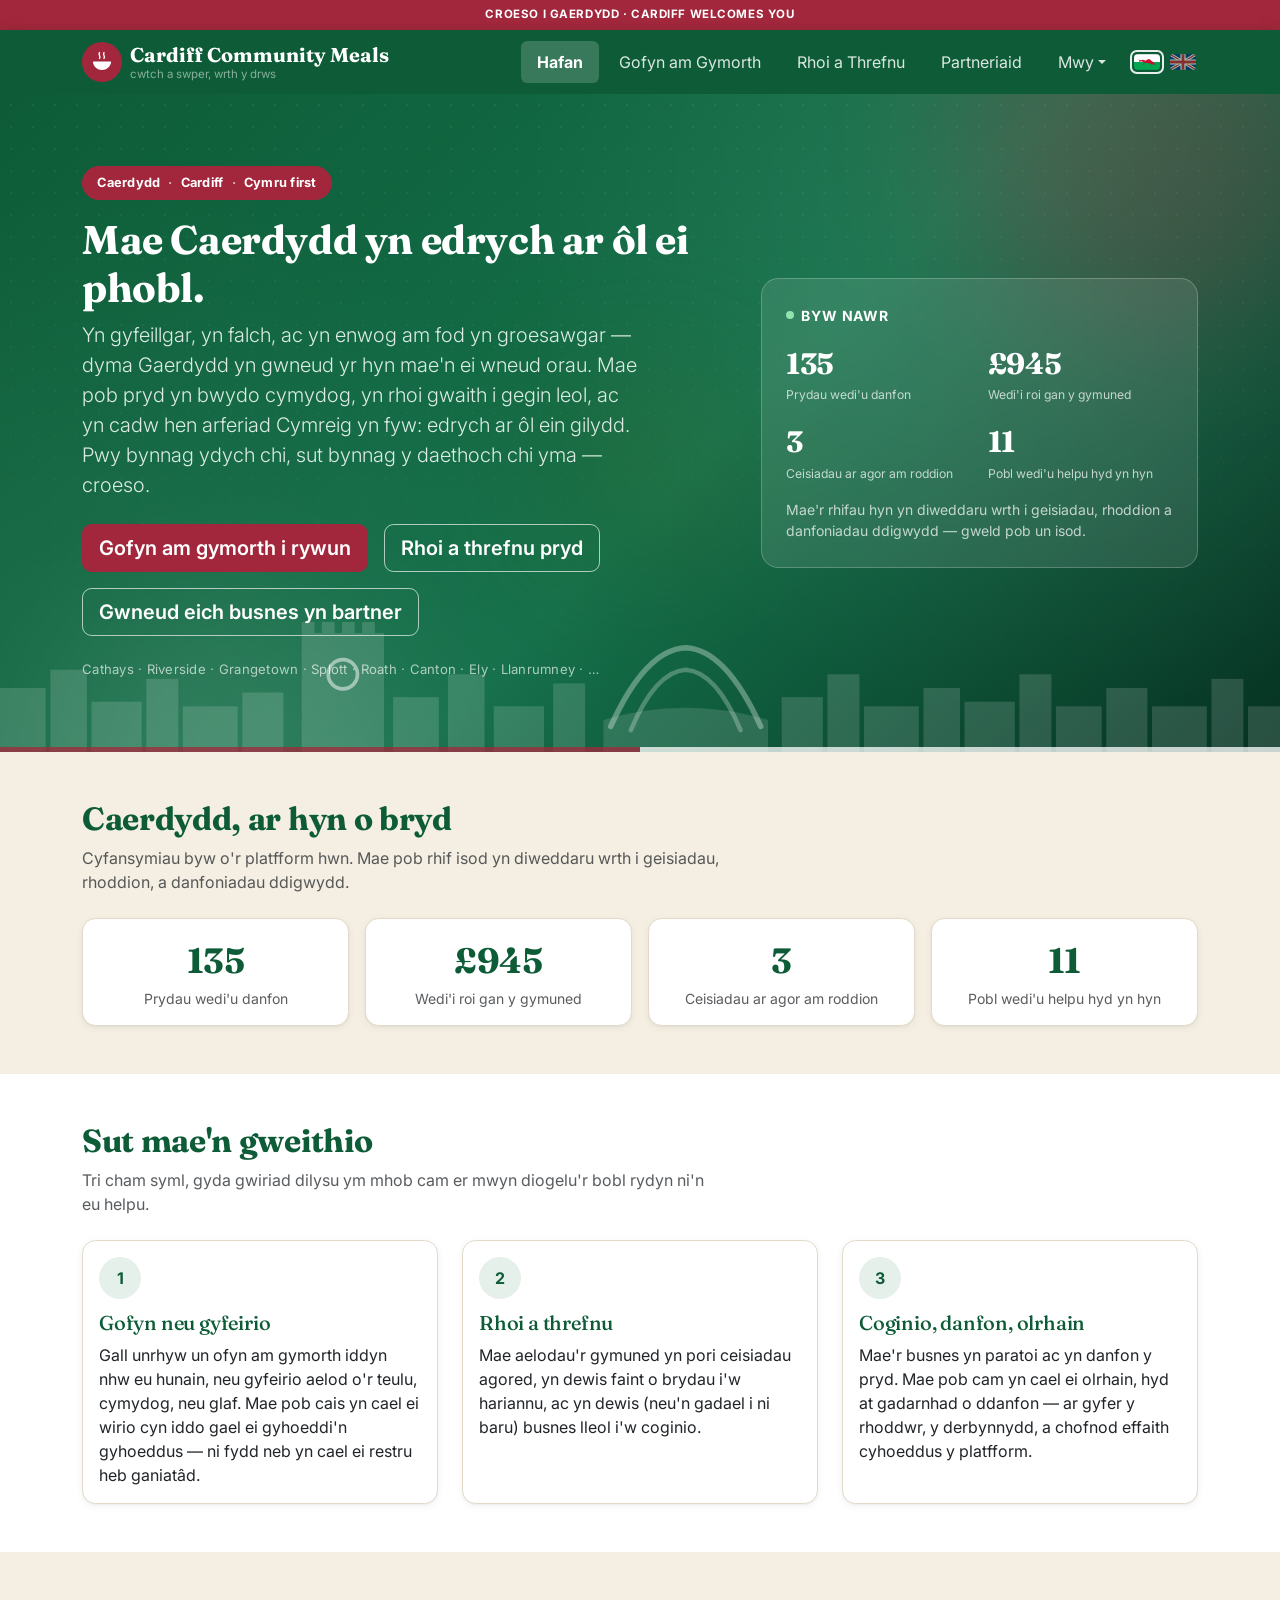
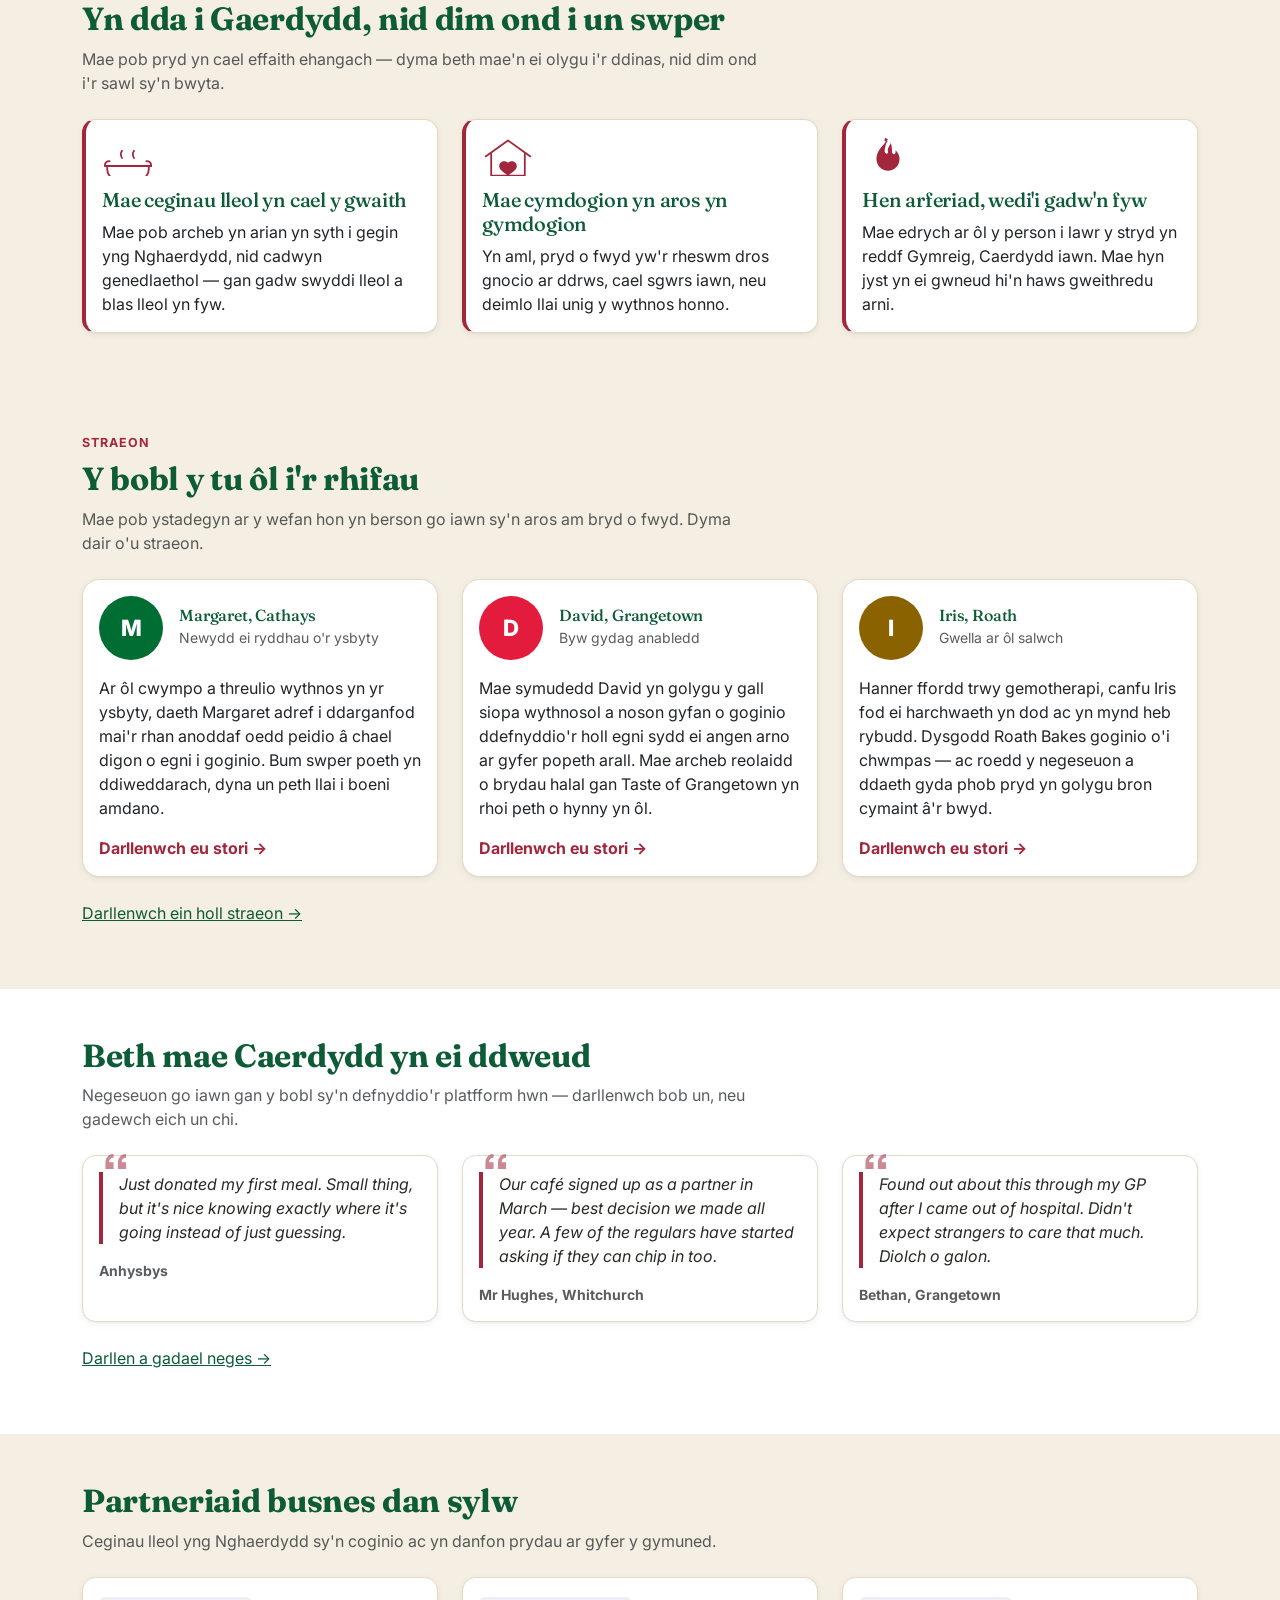
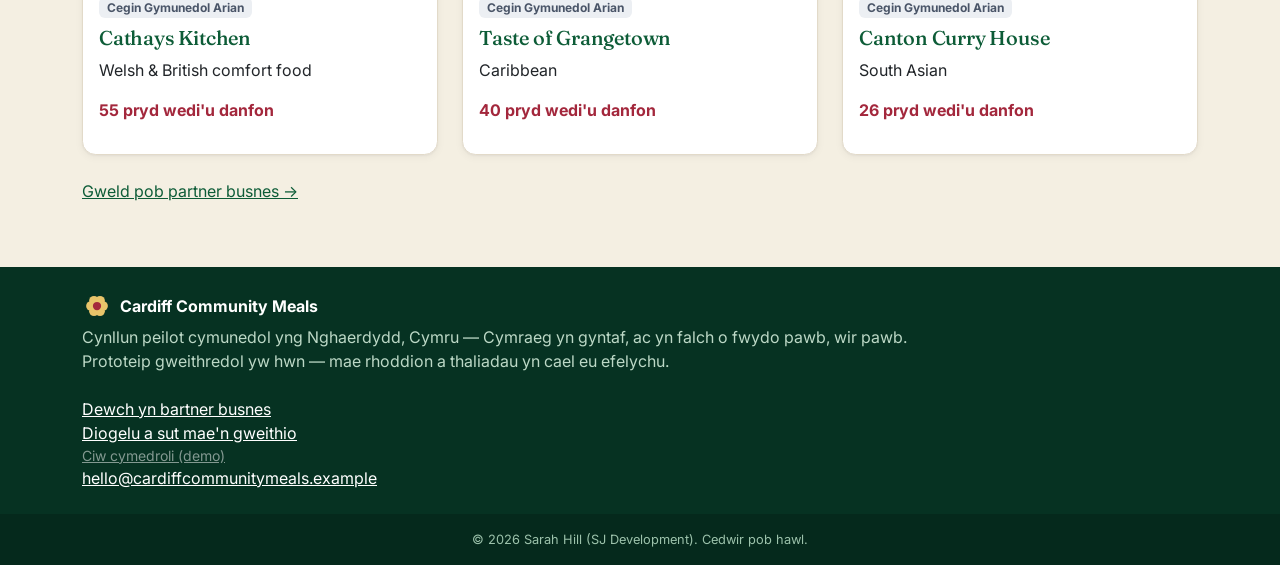
==== commit 1cb14bae: "Fix stale fallback text (cwtch tagline + 3 others) left over from the rebrand" ====
--- a/site/index.html
+++ b/site/index.html
@@ -26,7 +26,7 @@
       <div class="col-lg-7">
         <span class="pride-badge"><span>Caerdydd</span><span class="divider">·</span><span>Cardiff</span><span class="divider">·</span><span>Cymru first</span></span>
         <h1 class="display-6 fw-bold" style="max-width:640px;" data-i18n="home.hero.title">Cardiff looks after its own.</h1>
-        <p class="lead" style="max-width:560px;color:#dcece5;" data-i18n="home.hero.lead">Friendly, proud, and famously welcoming — this is Cardiff doing what it does best.</p>
+        <p class="lead" style="max-width:560px;color:#dcece5;" data-i18n="home.hero.lead">Friendly, proud, and famously welcoming — this is Cardiff doing what it does best. Every meal keeps a neighbour fed, sends work to a local kitchen, and keeps an old Welsh habit alive: looking after one another. Whoever you are, however you got here — welcome.</p>
         <div class="d-flex flex-wrap gap-3 mt-4">
           <a class="btn btn-coral btn-lg" href="request.html" data-i18n="home.hero.ctaRequest">Request help for someone</a>
           <a class="btn btn-outline-cream btn-lg" href="donate.html" data-i18n="home.hero.ctaDonate">Donate &amp; book a meal</a>
--- a/site/custom.css
+++ b/site/custom.css
@@ -422,6 +422,12 @@
 
 footer a { color: #fff; }
 footer { background-color: var(--brand-teal-dark); color: #bcd8c6; }
+.footer-legal {
+  background-color: rgba(0,0,0,0.18);
+  color: #9cc2ab;
+  font-size: .8rem;
+  text-align: center;
+}
 
 /* ---------- Cook & Book: rota + chat ---------- */
 .rota-day {
